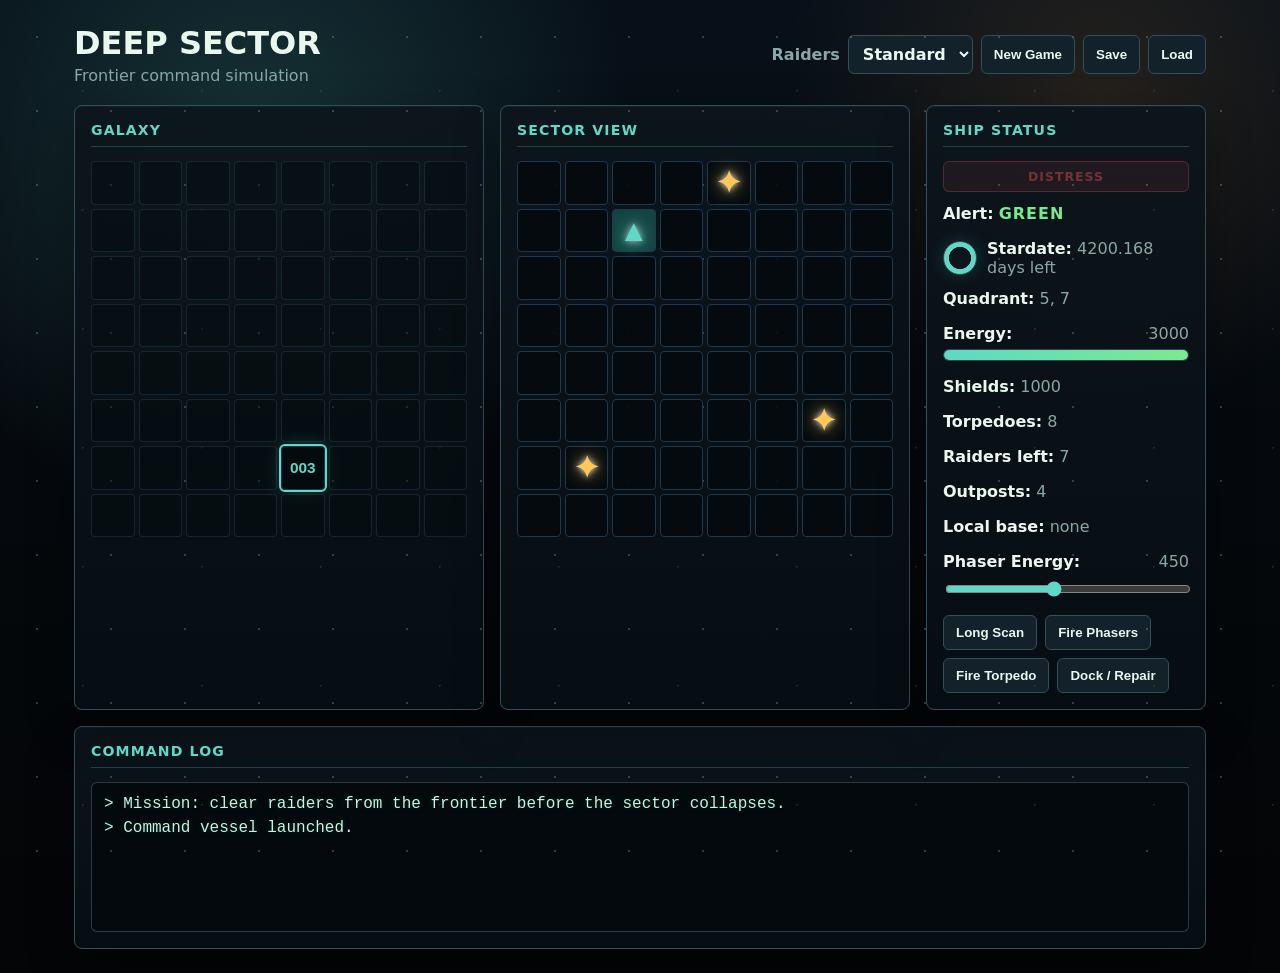
==== deep-sector/index.html @ 1c284f66 "Update index.html" ====
<!doctype html>
<html lang="en">
<head>
  <meta charset="utf-8" />
  <meta name="viewport" content="width=device-width, initial-scale=1" />
  <title>Deep Sector</title>
  <link rel="stylesheet" href="styles.css?v=7" />
</head>
<body>
  <main id="game">
    <header class="topbar">
      <div>
        <h1>Deep Sector</h1>
        <p class="subtitle">Frontier command simulation</p>
      </div>

      <div class="buttons">
        <label class="topControl" for="difficultySelect">
          <span>Raiders</span>
          <select id="difficultySelect">
            <option value="light">Light</option>
            <option value="standard" selected>Standard</option>
            <option value="heavy">Heavy</option>
          </select>
        </label>
        <button id="newGameBtn">New Game</button>
        <button id="saveBtn">Save</button>
        <button id="loadBtn">Load</button>
      </div>
    </header>

    <section class="layout">
      <section class="panel">
        <h2>Galaxy</h2>
        <div id="galaxyMap" class="grid galaxy"></div>
      </section>

      <section class="panel">
        <h2>Sector View</h2>
        <div id="sectorMap" class="grid sector"></div>
      </section>

      <section class="panel status">
        <h2>Ship Status</h2>
        <div id="distressBeacon" class="distressBeacon">DISTRESS</div>
        <p><strong>Alert:</strong> <span id="alertReadout"></span></p>
        <div class="timeRow">
          <div id="timePie" class="timePie"></div>
          <p><strong>Stardate:</strong> <span id="stardateReadout"></span></p>
        </div>
        <p><strong>Quadrant:</strong> <span id="quadrantReadout"></span></p>
        <div class="meterRow">
          <div class="meterLabel">
            <strong>Energy:</strong>
            <span id="energyReadout"></span>
          </div>
          <div class="meter">
            <div id="energyMeter" class="meterFill energyFill"></div>
          </div>
        </div>
        <p><strong>Shields:</strong> <span id="shieldReadout"></span></p>
        <p><strong>Torpedoes:</strong> <span id="torpedoReadout"></span></p>
        <p><strong>Raiders left:</strong> <span id="enemyReadout"></span></p>
        <p><strong>Outposts:</strong> <span id="baseReadout"></span></p>
        <p><strong>Local base:</strong> <span id="baseHealthReadout"></span></p>

        <label class="controlGroup" for="phaserEnergyInput">
          <span class="controlLabel">
            <strong>Phaser Energy:</strong>
            <span id="phaserEnergyReadout"></span>
          </span>
          <input id="phaserEnergyInput" type="range" min="100" max="900" step="25" value="450" />
        </label>

        <div class="actions">
          <button id="scanBtn">Long Scan</button>
          <button id="phaserBtn">Fire Phasers</button>
          <button id="torpedoBtn">Fire Torpedo</button>
          <button id="dockBtn">Dock / Repair</button>
        </div>
      </section>
    </section>

    <section class="panel logPanel">
      <h2>Command Log</h2>
      <div id="log"></div>
    </section>
  </main>

  <script src="main.js?v=7"></script>
</body>
</html>
---- deep-sector/styles.css ----
:root {
  --bg: #05080c;
  --panel: #0c151c;
  --panel-2: #12212a;
  --line: #31505a;
  --text: #eaf7ef;
  --muted: #8aa7a8;
  --accent: #5fd8c6;
  --danger: #ff5d5d;
  --good: #7bea8f;
  --warning: #ffc857;
  --amber: #ff9f43;
}

* {
  box-sizing: border-box;
}

body {
  margin: 0;
  min-height: 100vh;
  background:
    radial-gradient(circle at 20% 15%, rgba(95, 216, 198, 0.18), transparent 24rem),
    radial-gradient(circle at 86% 10%, rgba(255, 159, 67, 0.12), transparent 20rem),
    linear-gradient(180deg, #071019 0%, var(--bg) 52%, #030506 100%);
  color: var(--text);
  font-family: system-ui, -apple-system, BlinkMacSystemFont, "Segoe UI", sans-serif;
}

body::before {
  content: "";
  position: fixed;
  inset: 0;
  pointer-events: none;
  background-image:
    radial-gradient(circle, rgba(234, 247, 239, 0.75) 0 1px, transparent 1px),
    radial-gradient(circle, rgba(255, 200, 87, 0.5) 0 1px, transparent 1px);
  background-position: 0 0, 23px 31px;
  background-size: 74px 74px, 119px 119px;
  opacity: 0.28;
}

#game {
  max-width: 1180px;
  margin: 0 auto;
  padding: 24px;
}

.topbar {
  display: flex;
  justify-content: space-between;
  gap: 16px;
  align-items: center;
  margin-bottom: 20px;
}

h1, h2, p {
  margin-top: 0;
}

h1 {
  margin-bottom: 4px;
  letter-spacing: 0;
  text-transform: uppercase;
}

.subtitle {
  color: var(--muted);
  margin-bottom: 0;
}

.buttons,
.actions {
  display: flex;
  flex-wrap: wrap;
  gap: 8px;
}

.topControl {
  align-items: center;
  color: var(--muted);
  display: flex;
  gap: 8px;
  font-weight: 700;
}

select {
  background: var(--panel-2);
  border: 1px solid var(--line);
  border-radius: 6px;
  color: var(--text);
  font: inherit;
  font-weight: 700;
  padding: 8px 10px;
}

.controlGroup {
  display: grid;
  gap: 8px;
  margin: 16px 0;
}

.controlLabel {
  color: var(--muted);
  display: flex;
  justify-content: space-between;
  gap: 12px;
}

input[type="range"] {
  accent-color: var(--accent);
  cursor: pointer;
  width: 100%;
}

input[type="range"]:disabled {
  cursor: not-allowed;
  opacity: 0.55;
}

button {
  background: var(--panel-2);
  color: var(--text);
  border: 1px solid var(--line);
  padding: 9px 12px;
  border-radius: 6px;
  cursor: pointer;
  font-weight: 700;
  transition: border-color 140ms ease, color 140ms ease, transform 140ms ease;
}

button:hover {
  border-color: var(--accent);
  color: var(--accent);
  transform: translateY(-1px);
}

button:disabled {
  color: #5f7173;
  cursor: not-allowed;
  transform: none;
}

.layout {
  display: grid;
  grid-template-columns: 1fr 1fr 280px;
  gap: 16px;
}

.panel {
  background: linear-gradient(180deg, rgba(12, 21, 28, 0.94), rgba(7, 14, 19, 0.94));
  border: 1px solid var(--line);
  border-radius: 8px;
  padding: 16px;
  box-shadow: 0 18px 48px rgba(0, 0, 0, 0.32), inset 0 1px 0 rgba(255, 255, 255, 0.04);
}

.panel h2 {
  border-bottom: 1px solid rgba(49, 80, 90, 0.75);
  color: var(--accent);
  font-size: 0.88rem;
  letter-spacing: 0.08em;
  margin-bottom: 14px;
  padding-bottom: 8px;
  text-transform: uppercase;
}

.grid {
  display: grid;
  gap: 4px;
}

.galaxy {
  grid-template-columns: repeat(8, 1fr);
}

.sector {
  grid-template-columns: repeat(8, 1fr);
}

.cell {
  aspect-ratio: 1;
  border: 1px solid #20384d;
  padding: 0;
  border-radius: 4px;
  display: grid;
  place-items: center;
  background: rgba(4, 10, 13, 0.88);
  color: var(--muted);
  font-size: clamp(1rem, 2.4vw, 1.9rem);
  font-weight: 800;
  min-width: 28px;
  position: relative;
}

.galaxy .cell {
  font-size: clamp(0.75rem, 1.2vw, 1rem);
}

.galaxy .cell.unscanned {
  background: rgba(4, 10, 13, 0.42);
  border-color: rgba(49, 80, 90, 0.38);
}

.sector .cell:hover {
  border-color: var(--accent);
  transform: none;
}

.sector .cell.empty {
  cursor: crosshair;
}

.sector .cell.empty:hover {
  background: rgba(20, 71, 68, 0.48);
}

.cell.current {
  outline: 2px solid var(--accent);
  color: var(--accent);
  box-shadow: 0 0 18px rgba(95, 216, 198, 0.25);
}

.cell.player {
  background: rgba(20, 71, 68, 0.95);
  color: var(--accent);
  text-shadow: 0 0 7px rgba(255, 255, 255, 0.65), 0 0 18px rgba(95, 216, 198, 0.9);
}

.cell.enemy {
  background: rgba(69, 22, 28, 0.95);
  color: var(--danger);
  text-shadow: 0 0 7px rgba(255, 255, 255, 0.45), 0 0 18px rgba(255, 93, 93, 0.85);
}

.cell.base {
  background: rgba(26, 62, 39, 0.95);
  color: var(--good);
  text-shadow: 0 0 7px rgba(255, 255, 255, 0.45), 0 0 16px rgba(123, 234, 143, 0.8);
}

.cell.star {
  color: var(--warning);
  text-shadow: 0 0 6px rgba(255, 255, 255, 0.9), 0 0 18px rgba(255, 200, 87, 0.95);
}

.cell.targetable {
  border-color: rgba(255, 200, 87, 0.72);
}

.cell.targetable:hover {
  background: rgba(255, 200, 87, 0.18);
  color: var(--warning);
}

.cell.phaser-target {
  border-color: rgba(95, 216, 198, 0.9);
  box-shadow: inset 0 0 14px rgba(95, 216, 198, 0.22);
}

.cell.phaser-target:hover {
  background: rgba(95, 216, 198, 0.2);
  color: var(--accent);
}

.cell.phaser-beam {
  animation: phaser-flash 550ms ease-out both;
}

.cell.phaser-beam::before {
  content: "";
  position: absolute;
  inset: 42% 8%;
  border-radius: 999px;
  background: rgba(191, 247, 223, 0.95);
  box-shadow: 0 0 18px rgba(95, 216, 198, 0.95);
  transform: rotate(0deg);
}

.cell.phaser-beam.beam-vertical::before {
  transform: rotate(90deg);
}

.cell.phaser-beam.beam-diag-down::before {
  inset: 44% -6%;
  transform: rotate(45deg);
}

.cell.phaser-beam.beam-diag-up::before {
  inset: 44% -6%;
  transform: rotate(-45deg);
}

.cell.phaser-beam.beam-1::before {
  opacity: 0.82;
}

.cell.phaser-beam.beam-2::before {
  opacity: 0.62;
}

.cell.phaser-beam.beam-3::before {
  opacity: 0.44;
}

.cell.phaser-beam.beam-4::before {
  opacity: 0.28;
}

@keyframes phaser-flash {
  0% {
    border-color: #bff7df;
  }

  100% {
    border-color: #20384d;
  }
}

.cell.torpedo-track::after {
  content: "";
  position: absolute;
  inset: 34%;
  border-radius: 999px;
  background: var(--warning);
  box-shadow: 0 0 14px rgba(255, 200, 87, 0.9);
}

.cell.explosion {
  animation: impact-flash 950ms ease-out both;
  color: #ffffff;
}

.cell.explosion::before {
  content: "";
  position: absolute;
  inset: 12%;
  border-radius: 999px;
  background: radial-gradient(circle, #fff 0 12%, var(--warning) 28%, var(--danger) 58%, transparent 72%);
  box-shadow: 0 0 26px rgba(255, 93, 93, 0.85);
  animation: blast-ring 950ms ease-out both;
}

@keyframes impact-flash {
  0% {
    border-color: #ffffff;
  }

  100% {
    border-color: #20384d;
  }
}

@keyframes blast-ring {
  0% {
    opacity: 1;
    transform: scale(0.35);
  }

  35% {
    opacity: 1;
    transform: scale(1.15);
  }

  100% {
    opacity: 0;
    transform: scale(1.85);
  }
}

button.armed {
  border-color: var(--warning);
  color: var(--warning);
  box-shadow: 0 0 18px rgba(255, 200, 87, 0.18);
}

.status p {
  color: var(--muted);
}

.status strong {
  color: var(--text);
}

.distressBeacon {
  background: rgba(255, 93, 93, 0.08);
  border: 1px solid rgba(255, 93, 93, 0.24);
  border-radius: 6px;
  color: rgba(255, 93, 93, 0.38);
  font-size: 0.78rem;
  font-weight: 900;
  letter-spacing: 0.08em;
  margin-bottom: 12px;
  padding: 7px 8px;
  text-align: center;
}

.distressBeacon.active {
  animation: distress-pulse 400ms steps(2, end) infinite;
  background: rgba(255, 93, 93, 0.3);
  border-color: var(--danger);
  color: #ffffff;
  box-shadow: 0 0 22px rgba(255, 93, 93, 0.55);
}

@keyframes distress-pulse {
  0% {
    opacity: 1;
  }

  100% {
    opacity: 0.28;
  }
}

.timeRow {
  align-items: center;
  display: flex;
  gap: 10px;
  margin-bottom: 12px;
}

.timeRow p {
  margin-bottom: 0;
}

.timePie {
  --time-left: 100%;
  aspect-ratio: 1;
  background:
    radial-gradient(circle, var(--panel) 0 48%, transparent 50%),
    conic-gradient(var(--accent) 0 var(--time-left), rgba(49, 80, 90, 0.55) var(--time-left) 100%);
  border: 1px solid var(--line);
  border-radius: 999px;
  box-shadow: 0 0 16px rgba(95, 216, 198, 0.18);
  flex: 0 0 34px;
}

.timePie.low {
  background:
    radial-gradient(circle, var(--panel) 0 48%, transparent 50%),
    conic-gradient(var(--warning) 0 var(--time-left), rgba(49, 80, 90, 0.55) var(--time-left) 100%);
  box-shadow: 0 0 16px rgba(255, 200, 87, 0.24);
}

.meterRow {
  margin-bottom: 16px;
}

.meterLabel {
  color: var(--muted);
  display: flex;
  justify-content: space-between;
  gap: 12px;
  margin-bottom: 6px;
}

.meter {
  background: #040a0e;
  border: 1px solid rgba(49, 80, 90, 0.85);
  border-radius: 999px;
  height: 12px;
  overflow: hidden;
}

.meterFill {
  height: 100%;
  min-width: 2px;
  transition: width 220ms ease, background 220ms ease;
}

.energyFill {
  background: linear-gradient(90deg, var(--accent), var(--good));
  box-shadow: 0 0 14px rgba(95, 216, 198, 0.45);
}

.energyFill.mid {
  background: linear-gradient(90deg, var(--warning), var(--amber));
  box-shadow: 0 0 14px rgba(255, 200, 87, 0.45);
}

.energyFill.low {
  background: linear-gradient(90deg, var(--danger), var(--warning));
  box-shadow: 0 0 14px rgba(255, 93, 93, 0.5);
}

.alert {
  font-weight: 800;
  letter-spacing: 0.06em;
}

.alert.good {
  color: var(--good);
}

.alert.warning {
  color: var(--warning);
}

.alert.danger {
  color: var(--danger);
}

.logPanel {
  margin-top: 16px;
}

#log {
  min-height: 150px;
  max-height: 240px;
  overflow: auto;
  background: #03090d;
  border: 1px solid rgba(49, 80, 90, 0.75);
  border-radius: 6px;
  padding: 12px;
  font-family: ui-monospace, SFMono-Regular, Menlo, Monaco, Consolas, monospace;
  color: #bff7df;
  text-shadow: 0 0 8px rgba(95, 216, 198, 0.18);
}

.logLine {
  margin-bottom: 6px;
}

@media (max-width: 900px) {
  .layout {
    grid-template-columns: 1fr;
  }

  .topbar {
    align-items: flex-start;
    flex-direction: column;
  }
}
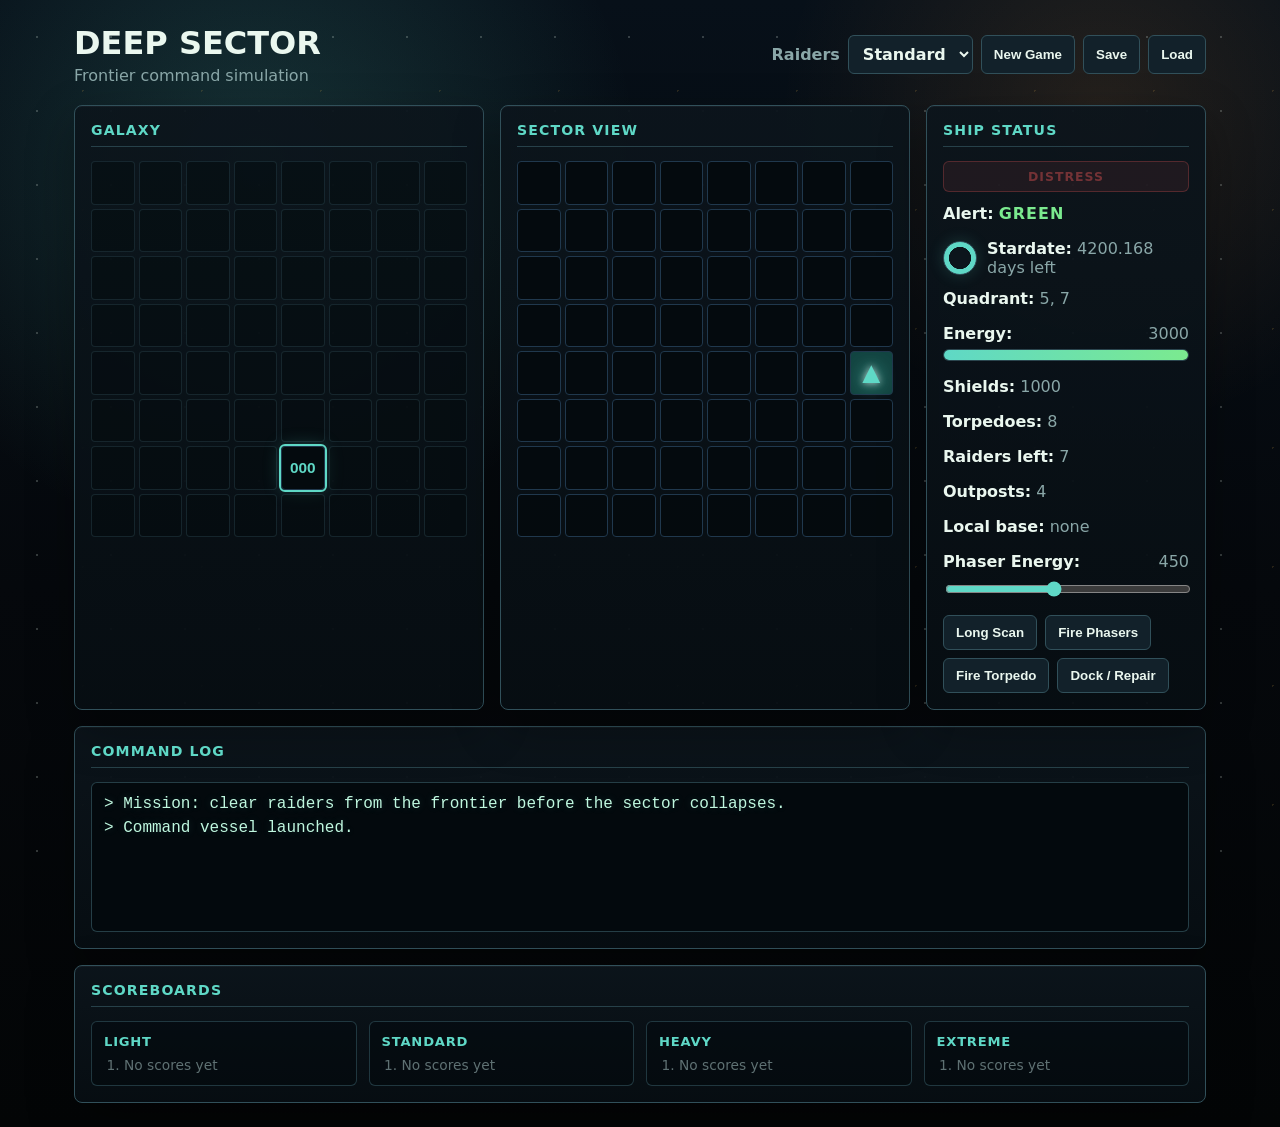
==== commit 9f0075e0: "Update index.html" ====
--- a/deep-sector/index.html
+++ b/deep-sector/index.html
@@ -4,10 +4,19 @@
   <meta charset="utf-8" />
   <meta name="viewport" content="width=device-width, initial-scale=1" />
   <title>Deep Sector</title>
-  <link rel="stylesheet" href="styles.css?v=7" />
+  <link rel="stylesheet" href="styles.css?v=13" />
 </head>
 <body>
   <main id="game">
+    <div id="victoryCelebration" class="victoryCelebration" aria-hidden="true"></div>
+    <dialog id="scoreDialog" class="scoreDialog">
+      <h2>Mission Report</h2>
+      <p id="scoreSummary" class="scoreSummary"></p>
+      <ol id="scoreList" class="scoreList"></ol>
+      <form method="dialog">
+        <button id="scoreCloseBtn">Close</button>
+      </form>
+    </dialog>
     <header class="topbar">
       <div>
         <h1>Deep Sector</h1>
@@ -21,6 +30,7 @@
             <option value="light">Light</option>
             <option value="standard" selected>Standard</option>
             <option value="heavy">Heavy</option>
+            <option value="extreme">Extreme</option>
           </select>
         </label>
         <button id="newGameBtn">New Game</button>
@@ -85,8 +95,13 @@
       <h2>Command Log</h2>
       <div id="log"></div>
     </section>
+
+    <section class="panel scoreboardPanel">
+      <h2>Scoreboards</h2>
+      <div id="scoreboardGrid" class="scoreboardGrid"></div>
+    </section>
   </main>
 
-  <script src="main.js?v=7"></script>
+  <script src="main.js?v=13"></script>
 </body>
 </html>
--- a/deep-sector/styles.css
+++ b/deep-sector/styles.css
@@ -44,6 +44,144 @@
   max-width: 1180px;
   margin: 0 auto;
   padding: 24px;
+  position: relative;
+}
+
+.victoryCelebration {
+  inset: 0;
+  overflow: hidden;
+  pointer-events: none;
+  position: fixed;
+  z-index: 20;
+}
+
+.victoryCelebration:not(.active) {
+  display: none;
+}
+
+.firework {
+  --spark-color: var(--accent);
+  height: 10px;
+  left: 50%;
+  position: absolute;
+  top: 35%;
+  width: 10px;
+}
+
+.firework::before,
+.firework::after {
+  content: "";
+  position: absolute;
+  inset: 0;
+  border-radius: 999px;
+  background:
+    radial-gradient(circle, var(--spark-color) 0 16%, transparent 18%),
+    radial-gradient(circle, var(--spark-color) 0 16%, transparent 18%),
+    radial-gradient(circle, var(--spark-color) 0 16%, transparent 18%),
+    radial-gradient(circle, var(--spark-color) 0 16%, transparent 18%);
+  background-position: 0 -28px, 28px 0, 0 28px, -28px 0;
+  background-repeat: no-repeat;
+  background-size: 10px 10px;
+  filter: drop-shadow(0 0 8px var(--spark-color));
+  opacity: 0;
+  transform: scale(0.2);
+  animation: firework-pop 1100ms ease-out both;
+}
+
+.firework::after {
+  transform: rotate(45deg) scale(0.2);
+}
+
+@keyframes firework-pop {
+  0% {
+    opacity: 0;
+    transform: scale(0.1);
+  }
+
+  18% {
+    opacity: 1;
+  }
+
+  100% {
+    opacity: 0;
+    transform: scale(2.4);
+  }
+}
+
+.scoreDialog {
+  background: linear-gradient(180deg, rgba(12, 21, 28, 0.98), rgba(7, 14, 19, 0.98));
+  border: 1px solid var(--accent);
+  border-radius: 8px;
+  box-shadow: 0 24px 80px rgba(0, 0, 0, 0.58), 0 0 28px rgba(95, 216, 198, 0.2);
+  color: var(--text);
+  max-width: 420px;
+  width: min(92vw, 420px);
+}
+
+.scoreDialog::backdrop {
+  background: rgba(0, 0, 0, 0.65);
+}
+
+.scoreDialog h2 {
+  color: var(--accent);
+  letter-spacing: 0.08em;
+  text-transform: uppercase;
+}
+
+.scoreSummary {
+  color: var(--text);
+  font-weight: 800;
+}
+
+.scoreList {
+  color: var(--muted);
+  display: grid;
+  gap: 8px;
+  margin: 16px 0;
+  padding-left: 24px;
+}
+
+.scoreDialog form {
+  display: flex;
+  justify-content: flex-end;
+}
+
+.scoreboardPanel {
+  margin-top: 16px;
+}
+
+.scoreboardGrid {
+  display: grid;
+  gap: 12px;
+  grid-template-columns: repeat(4, minmax(0, 1fr));
+}
+
+.scoreboard {
+  background: rgba(4, 10, 13, 0.48);
+  border: 1px solid rgba(49, 80, 90, 0.65);
+  border-radius: 6px;
+  padding: 12px;
+}
+
+.scoreboard h3 {
+  color: var(--accent);
+  font-size: 0.82rem;
+  letter-spacing: 0.06em;
+  margin: 0 0 8px;
+  text-transform: uppercase;
+}
+
+.scoreboardList {
+  color: var(--muted);
+  display: grid;
+  font-size: 0.86rem;
+  gap: 6px;
+  margin: 0;
+  padding-left: 20px;
+}
+
+.emptyScore {
+  color: #5f7173;
 }
 
 .topbar {
@@ -327,7 +465,7 @@
 }
 
 .cell.explosion {
-  animation: impact-flash 950ms ease-out both;
+  animation: impact-flash var(--explosion-duration, 950ms) ease-out both;
   color: #ffffff;
 }
 
@@ -338,7 +476,7 @@
   border-radius: 999px;
   background: radial-gradient(circle, #fff 0 12%, var(--warning) 28%, var(--danger) 58%, transparent 72%);
   box-shadow: 0 0 26px rgba(255, 93, 93, 0.85);
-  animation: blast-ring 950ms ease-out both;
+  animation: blast-ring var(--explosion-duration, 950ms) ease-out both;
 }
 
 @keyframes impact-flash {
@@ -527,8 +665,18 @@
     grid-template-columns: 1fr;
   }
 
+  .scoreboardGrid {
+    grid-template-columns: 1fr 1fr;
+  }
+
   .topbar {
     align-items: flex-start;
     flex-direction: column;
   }
 }
+
+@media (max-width: 560px) {
+  .scoreboardGrid {
+    grid-template-columns: 1fr;
+  }
+}
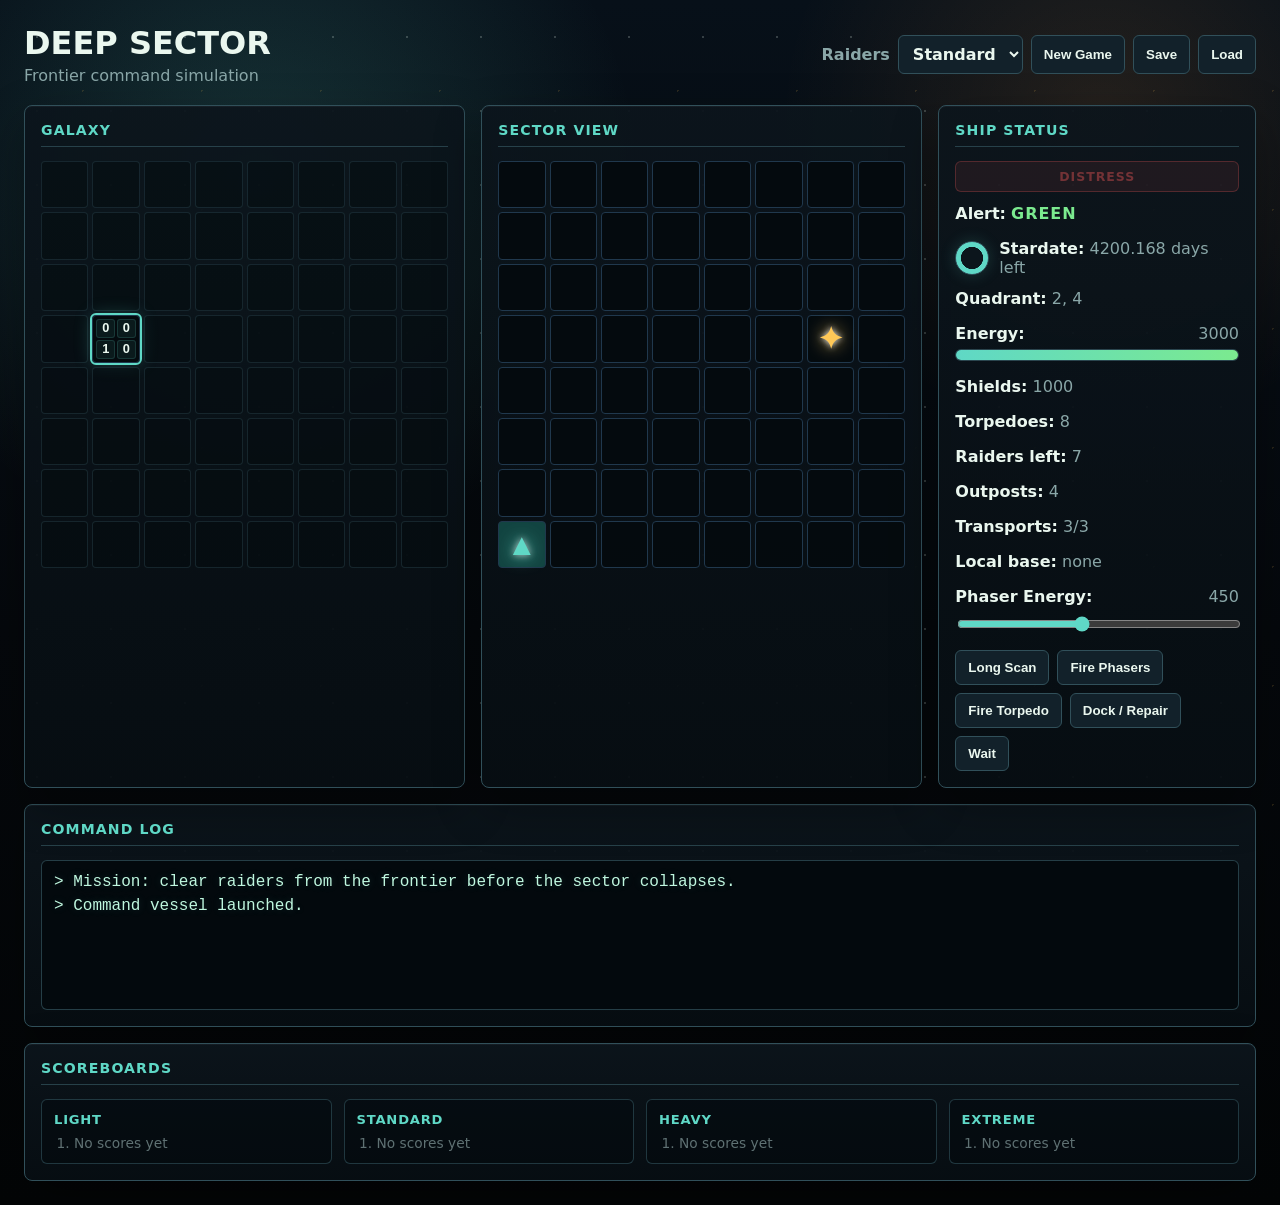
==== commit d10bf666: "Update index.html" ====
--- a/deep-sector/index.html
+++ b/deep-sector/index.html
@@ -4,7 +4,7 @@
   <meta charset="utf-8" />
   <meta name="viewport" content="width=device-width, initial-scale=1" />
   <title>Deep Sector</title>
-  <link rel="stylesheet" href="styles.css?v=13" />
+  <link rel="stylesheet" href="styles.css?v=24" />
 </head>
 <body>
   <main id="game">
@@ -72,6 +72,7 @@
         <p><strong>Torpedoes:</strong> <span id="torpedoReadout"></span></p>
         <p><strong>Raiders left:</strong> <span id="enemyReadout"></span></p>
         <p><strong>Outposts:</strong> <span id="baseReadout"></span></p>
+        <p><strong>Transports:</strong> <span id="transportReadout"></span></p>
         <p><strong>Local base:</strong> <span id="baseHealthReadout"></span></p>
 
         <label class="controlGroup" for="phaserEnergyInput">
@@ -87,6 +88,7 @@
           <button id="phaserBtn">Fire Phasers</button>
           <button id="torpedoBtn">Fire Torpedo</button>
           <button id="dockBtn">Dock / Repair</button>
+          <button id="waitBtn">Wait</button>
         </div>
       </section>
     </section>
@@ -102,6 +104,6 @@
     </section>
   </main>
 
-  <script src="main.js?v=13"></script>
+  <script src="main.js?v=24"></script>
 </body>
 </html>
--- a/deep-sector/styles.css
+++ b/deep-sector/styles.css
@@ -41,10 +41,11 @@
 }
 
 #game {
-  max-width: 1180px;
+  max-width: 1440px;
   margin: 0 auto;
-  padding: 24px;
+  padding: clamp(12px, 2vw, 24px);
   position: relative;
+  width: min(100vw, 1440px);
 }
 
 .victoryCelebration {
@@ -281,7 +282,7 @@
 
 .layout {
   display: grid;
-  grid-template-columns: 1fr 1fr 280px;
+  grid-template-columns: minmax(0, 1fr) minmax(0, 1fr) minmax(260px, 0.72fr);
   gap: 16px;
 }
 
@@ -306,6 +307,7 @@
 .grid {
   display: grid;
   gap: 4px;
+  width: 100%;
 }
 
 .galaxy {
@@ -335,6 +337,29 @@
   font-size: clamp(0.75rem, 1.2vw, 1rem);
 }
 
+.galaxy .cell.quadrant-score {
+  align-items: stretch;
+  color: var(--text);
+  display: grid;
+  font-size: clamp(0.68rem, 1vw, 0.88rem);
+  gap: 2px;
+  grid-template-columns: repeat(2, 1fr);
+  grid-template-rows: repeat(2, 1fr);
+  justify-items: stretch;
+  line-height: 1;
+  padding: 3px;
+}
+
+.quadrant-score span {
+  align-items: center;
+  background: rgba(95, 216, 198, 0.08);
+  border: 1px solid rgba(95, 216, 198, 0.16);
+  border-radius: 3px;
+  display: flex;
+  justify-content: center;
+  min-width: 0;
+}
+
 .galaxy .cell.unscanned {
   background: rgba(4, 10, 13, 0.42);
   border-color: rgba(49, 80, 90, 0.38);
@@ -371,15 +396,96 @@
   text-shadow: 0 0 7px rgba(255, 255, 255, 0.45), 0 0 18px rgba(255, 93, 93, 0.85);
 }
 
+.raiderIcon {
+  background: linear-gradient(180deg, #ffd2d2, #ff5d5d 52%, #8f1f2a);
+  border: 1px solid rgba(255, 210, 210, 0.82);
+  box-shadow: 0 0 10px rgba(255, 93, 93, 0.9), inset 0 -3px 5px rgba(4, 10, 13, 0.42);
+  clip-path: polygon(50% 2%, 64% 34%, 96% 48%, 72% 70%, 58% 58%, 50% 92%, 42% 58%, 28% 70%, 4% 48%, 36% 34%);
+  display: block;
+  height: 70%;
+  position: relative;
+  width: 78%;
+}
+
+.raiderIcon::before {
+  background: linear-gradient(180deg, rgba(255, 245, 245, 0.95), rgba(255, 93, 93, 0.45));
+  border-radius: 999px;
+  content: "";
+  height: 42%;
+  left: 43%;
+  position: absolute;
+  top: 14%;
+  width: 14%;
+}
+
+.raiderIcon::after {
+  background: rgba(255, 222, 222, 0.85);
+  border-radius: 999px;
+  box-shadow: -16px 13px 0 -3px rgba(255, 222, 222, 0.72), 16px 13px 0 -3px rgba(255, 222, 222, 0.72);
+  content: "";
+  height: 6px;
+  left: calc(50% - 3px);
+  position: absolute;
+  top: 40%;
+  width: 6px;
+}
+
 .cell.base {
   background: rgba(26, 62, 39, 0.95);
   color: var(--good);
   text-shadow: 0 0 7px rgba(255, 255, 255, 0.45), 0 0 16px rgba(123, 234, 143, 0.8);
 }
 
+.cell.transport {
+  background: rgba(8, 84, 90, 0.98);
+  border-color: #bff7df;
+  box-shadow: inset 0 0 14px rgba(191, 247, 223, 0.28), 0 0 18px rgba(95, 216, 198, 0.5);
+  color: #ffffff;
+  outline: 2px solid rgba(191, 247, 223, 0.7);
+  text-shadow: 0 0 8px rgba(255, 255, 255, 0.95), 0 0 20px rgba(95, 216, 198, 0.95);
+}
+
+.transportIcon {
+  background: linear-gradient(90deg, #dffff8 0 18%, #73e7d6 24% 68%, #ffffff 76% 100%);
+  border: 1px solid rgba(255, 255, 255, 0.92);
+  border-radius: 999px 55% 55% 999px;
+  box-shadow: 0 0 10px rgba(191, 247, 223, 0.92), inset 0 0 5px rgba(4, 10, 13, 0.35);
+  display: block;
+  height: 28%;
+  position: relative;
+  width: 64%;
+}
+
+.transportIcon::before,
+.transportIcon::after {
+  background: linear-gradient(90deg, #ffffff, #5fd8c6);
+  border-radius: 999px;
+  box-shadow: 0 0 7px rgba(191, 247, 223, 0.78);
+  content: "";
+  height: 42%;
+  left: -12%;
+  position: absolute;
+  width: 34%;
+}
+
+.transportIcon::before {
+  top: -72%;
+}
+
+.transportIcon::after {
+  bottom: -72%;
+}
+
 .cell.star {
   color: var(--warning);
   text-shadow: 0 0 6px rgba(255, 255, 255, 0.9), 0 0 18px rgba(255, 200, 87, 0.95);
+}
+
+.cell.debris {
+  background: rgba(61, 44, 36, 0.72);
+  border-color: rgba(255, 159, 67, 0.38);
+  color: rgba(255, 200, 135, 0.9);
+  text-shadow: 0 0 8px rgba(255, 159, 67, 0.55);
 }
 
 .cell.targetable {
@@ -675,6 +781,30 @@
   }
 }
 
+@media (min-width: 901px) and (max-width: 1180px) {
+  #game {
+    padding: 12px;
+  }
+
+  .layout {
+    gap: 10px;
+    grid-template-columns: minmax(0, 1fr) minmax(0, 1fr) minmax(220px, 0.62fr);
+  }
+
+  .panel {
+    padding: 12px;
+  }
+
+  .cell {
+    min-width: 0;
+  }
+
+  .actions {
+    display: grid;
+    grid-template-columns: 1fr 1fr;
+  }
+}
+
 @media (max-width: 560px) {
   .scoreboardGrid {
     grid-template-columns: 1fr;
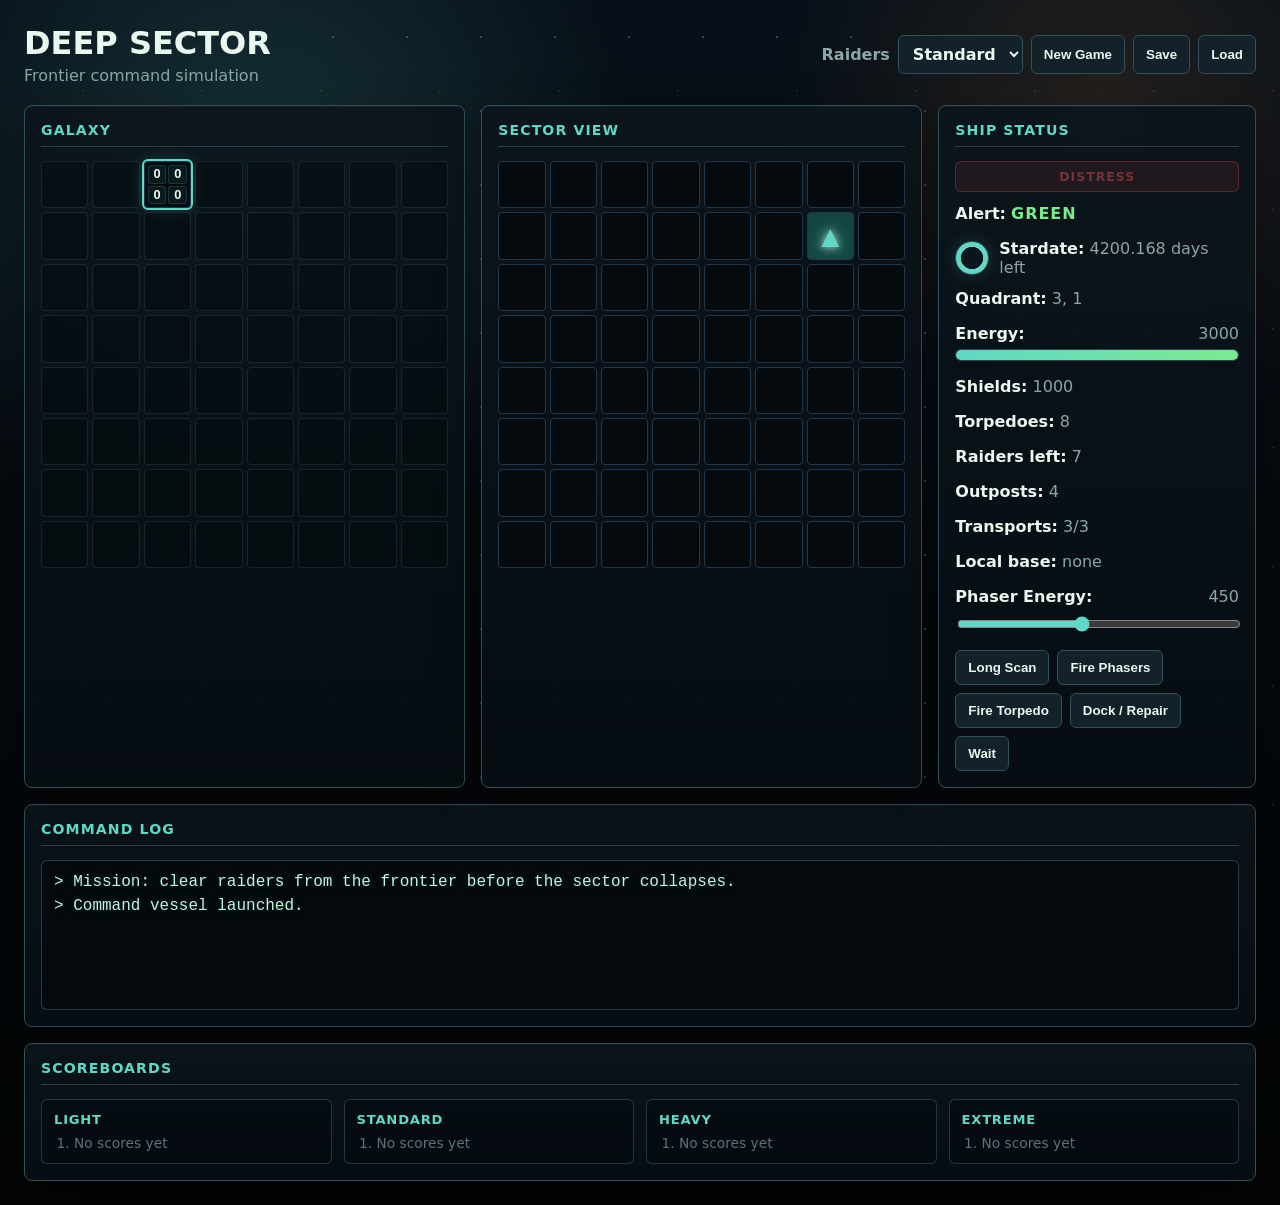
==== commit 1f328912: "Update index.html" ====
--- a/deep-sector/index.html
+++ b/deep-sector/index.html
@@ -4,7 +4,7 @@
   <meta charset="utf-8" />
   <meta name="viewport" content="width=device-width, initial-scale=1" />
   <title>Deep Sector</title>
-  <link rel="stylesheet" href="styles.css?v=24" />
+  <link rel="stylesheet" href="styles.css?v=25" />
 </head>
 <body>
   <main id="game">
@@ -104,6 +104,6 @@
     </section>
   </main>
 
-  <script src="main.js?v=24"></script>
+  <script src="main.js?v=25"></script>
 </body>
 </html>
--- a/deep-sector/styles.css
+++ b/deep-sector/styles.css
@@ -488,6 +488,28 @@
   text-shadow: 0 0 8px rgba(255, 159, 67, 0.55);
 }
 
+.cell.asteroid-storm {
+  background:
+    radial-gradient(circle at 25% 30%, rgba(255, 230, 180, 0.95) 0 8%, transparent 10%),
+    radial-gradient(circle at 62% 58%, rgba(255, 159, 67, 0.9) 0 10%, transparent 12%),
+    radial-gradient(circle at 78% 24%, rgba(202, 104, 55, 0.9) 0 7%, transparent 9%),
+    rgba(61, 44, 36, 0.82);
+  border-color: rgba(255, 200, 87, 0.9);
+  box-shadow: inset 0 0 14px rgba(255, 159, 67, 0.35), 0 0 18px rgba(255, 159, 67, 0.45);
+  color: #ffe6b4;
+  animation: asteroid-flicker 650ms ease-in-out infinite alternate;
+}
+
+@keyframes asteroid-flicker {
+  from {
+    filter: brightness(0.9);
+  }
+
+  to {
+    filter: brightness(1.3);
+  }
+}
+
 .cell.targetable {
   border-color: rgba(255, 200, 87, 0.72);
 }
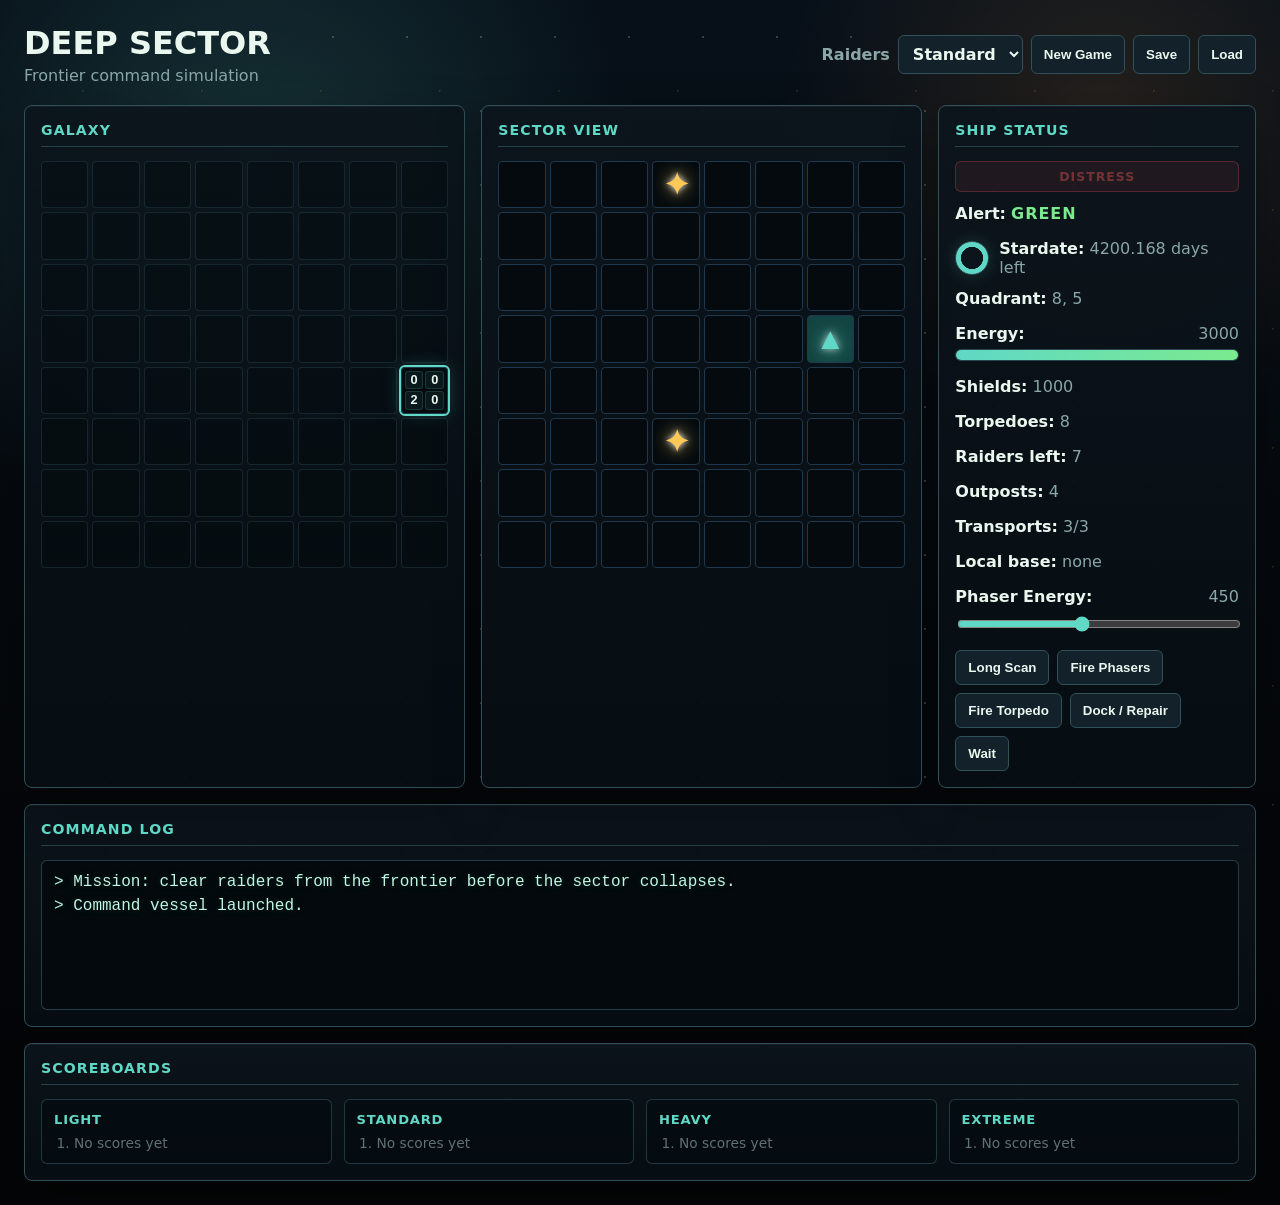
==== commit 8f86f524: "Update index.html" ====
--- a/deep-sector/index.html
+++ b/deep-sector/index.html
@@ -4,7 +4,7 @@
   <meta charset="utf-8" />
   <meta name="viewport" content="width=device-width, initial-scale=1" />
   <title>Deep Sector</title>
-  <link rel="stylesheet" href="styles.css?v=25" />
+  <link rel="stylesheet" href="styles.css?v=26" />
 </head>
 <body>
   <main id="game">
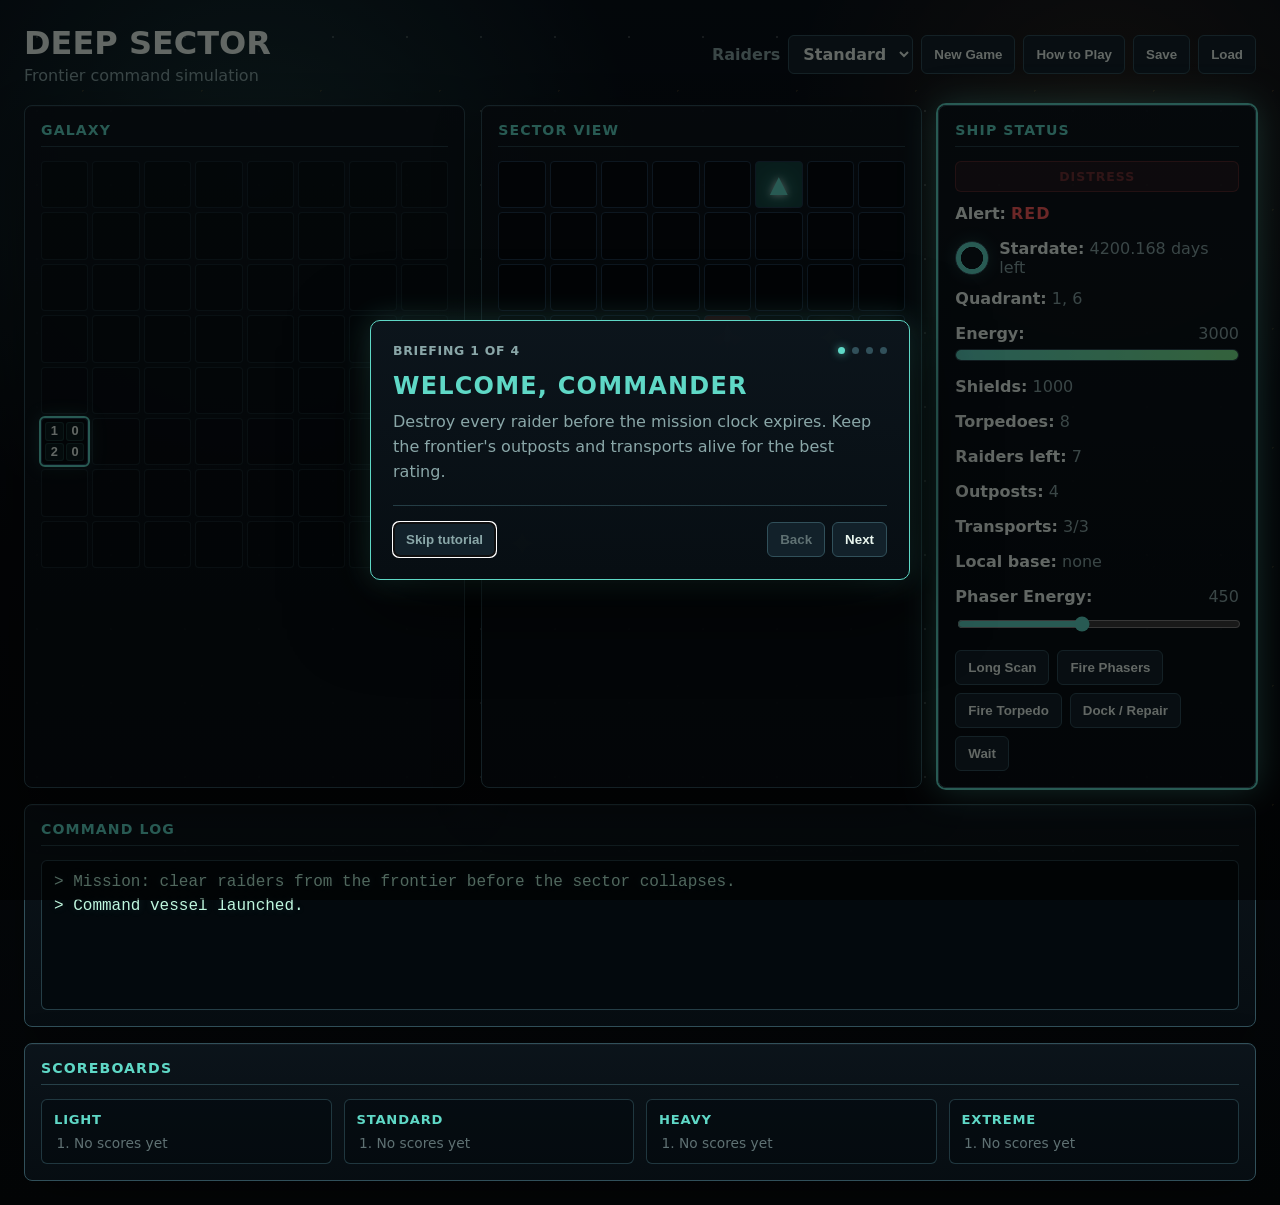
==== commit d34f1a5a: "Update index.html" ====
--- a/deep-sector/index.html
+++ b/deep-sector/index.html
@@ -17,6 +17,22 @@
         <button id="scoreCloseBtn">Close</button>
       </form>
     </dialog>
+    <dialog id="helpDialog" class="helpDialog" aria-labelledby="helpTitle">
+      <div class="tutorialProgress" aria-label="Tutorial progress">
+        <span id="tutorialStepLabel"></span>
+        <div id="tutorialDots" class="tutorialDots" aria-hidden="true"></div>
+      </div>
+      <h2 id="helpTitle"></h2>
+      <p id="helpText" class="helpText"></p>
+      <div id="helpExtra"></div>
+      <div class="tutorialActions">
+        <button id="tutorialSkipBtn" type="button" class="quietButton">Skip tutorial</button>
+        <div>
+          <button id="tutorialBackBtn" type="button">Back</button>
+          <button id="tutorialNextBtn" type="button">Next</button>
+        </div>
+      </div>
+    </dialog>
     <header class="topbar">
       <div>
         <h1>Deep Sector</h1>
@@ -34,23 +50,24 @@
           </select>
         </label>
         <button id="newGameBtn">New Game</button>
+        <button id="helpBtn">How to Play</button>
         <button id="saveBtn">Save</button>
         <button id="loadBtn">Load</button>
       </div>
     </header>
 
     <section class="layout">
-      <section class="panel">
+      <section class="panel" data-tutorial="galaxy">
         <h2>Galaxy</h2>
         <div id="galaxyMap" class="grid galaxy"></div>
       </section>
 
-      <section class="panel">
+      <section class="panel" data-tutorial="sector">
         <h2>Sector View</h2>
         <div id="sectorMap" class="grid sector"></div>
       </section>
 
-      <section class="panel status">
+      <section class="panel status" data-tutorial="status">
         <h2>Ship Status</h2>
         <div id="distressBeacon" class="distressBeacon">DISTRESS</div>
         <p><strong>Alert:</strong> <span id="alertReadout"></span></p>
--- a/deep-sector/styles.css
+++ b/deep-sector/styles.css
@@ -123,6 +123,40 @@
   background: rgba(0, 0, 0, 0.65);
 }
 
+.helpDialog {
+  background: linear-gradient(180deg, rgba(12, 21, 28, 0.99), rgba(7, 14, 19, 0.99));
+  border: 1px solid var(--accent);
+  border-radius: 10px;
+  box-shadow: 0 24px 80px rgba(0, 0, 0, 0.7), 0 0 30px rgba(95, 216, 198, 0.24);
+  color: var(--text);
+  max-width: 540px;
+  padding: 22px;
+  width: min(92vw, 540px);
+}
+
+.helpDialog::backdrop { background: rgba(0, 0, 0, 0.58); }
+.helpDialog h2 { color: var(--accent); letter-spacing: 0.05em; margin: 14px 0 10px; text-transform: uppercase; }
+.tutorialProgress, .tutorialActions, .tutorialActions > div { align-items: center; display: flex; }
+.tutorialProgress, .tutorialActions { justify-content: space-between; }
+.tutorialProgress { color: var(--muted); font-size: 0.78rem; font-weight: 800; letter-spacing: 0.06em; text-transform: uppercase; }
+.tutorialDots, .tutorialActions > div { display: flex; gap: 7px; }
+.tutorialDots span { background: var(--line); border-radius: 999px; height: 7px; width: 7px; }
+.tutorialDots span.active { background: var(--accent); box-shadow: 0 0 8px rgba(95, 216, 198, 0.8); }
+.helpText { color: var(--muted); line-height: 1.55; }
+.tutorialActions { border-top: 1px solid rgba(49, 80, 90, 0.7); gap: 12px; margin-top: 20px; padding-top: 16px; }
+.quietButton { border-color: transparent; color: var(--muted); }
+.galaxyKey, .mapLegend { display: grid; gap: 8px; grid-template-columns: repeat(2, minmax(0, 1fr)); margin-top: 16px; }
+.galaxyKey span, .mapLegend span { align-items: center; background: rgba(95, 216, 198, 0.07); border: 1px solid rgba(95, 216, 198, 0.15); border-radius: 5px; display: flex; gap: 9px; padding: 8px; }
+.galaxyKey b, .legendSymbol { align-items: center; display: inline-flex; font-style: normal; justify-content: center; min-width: 22px; }
+.legendSymbol.player { color: var(--accent); }
+.legendSymbol.enemy { color: var(--danger); }
+.legendSymbol.base { color: var(--good); }
+.legendSymbol.transport { color: #bff7df; }
+.legendSymbol.star { color: var(--warning); }
+.legendSymbol.debris { color: var(--amber); }
+.tutorialTips { color: var(--muted); display: grid; gap: 7px; line-height: 1.4; padding-left: 20px; }
+.tutorialHighlight { box-shadow: 0 0 0 2px var(--accent), 0 0 34px rgba(95, 216, 198, 0.5) !important; position: relative; z-index: 2; }
+
 .scoreDialog h2 {
   color: var(--accent);
   letter-spacing: 0.08em;
@@ -477,8 +511,37 @@
 }
 
 .cell.star {
+  animation: star-twinkle 1800ms ease-in-out infinite alternate;
   color: var(--warning);
   text-shadow: 0 0 6px rgba(255, 255, 255, 0.9), 0 0 18px rgba(255, 200, 87, 0.95);
+}
+
+.cell.star:nth-child(3n) {
+  animation-duration: 2300ms;
+}
+
+.cell.star:nth-child(4n) {
+  animation-delay: 420ms;
+}
+
+@keyframes star-twinkle {
+  0% {
+    color: rgba(255, 200, 87, 0.72);
+    text-shadow: 0 0 4px rgba(255, 255, 255, 0.55), 0 0 10px rgba(255, 200, 87, 0.5);
+    transform: scale(0.92);
+  }
+
+  55% {
+    color: #fff4bf;
+    text-shadow: 0 0 8px rgba(255, 255, 255, 1), 0 0 22px rgba(255, 200, 87, 1);
+    transform: scale(1.04);
+  }
+
+  100% {
+    color: var(--warning);
+    text-shadow: 0 0 6px rgba(255, 255, 255, 0.85), 0 0 16px rgba(255, 200, 87, 0.8);
+    transform: scale(1);
+  }
 }
 
 .cell.debris {
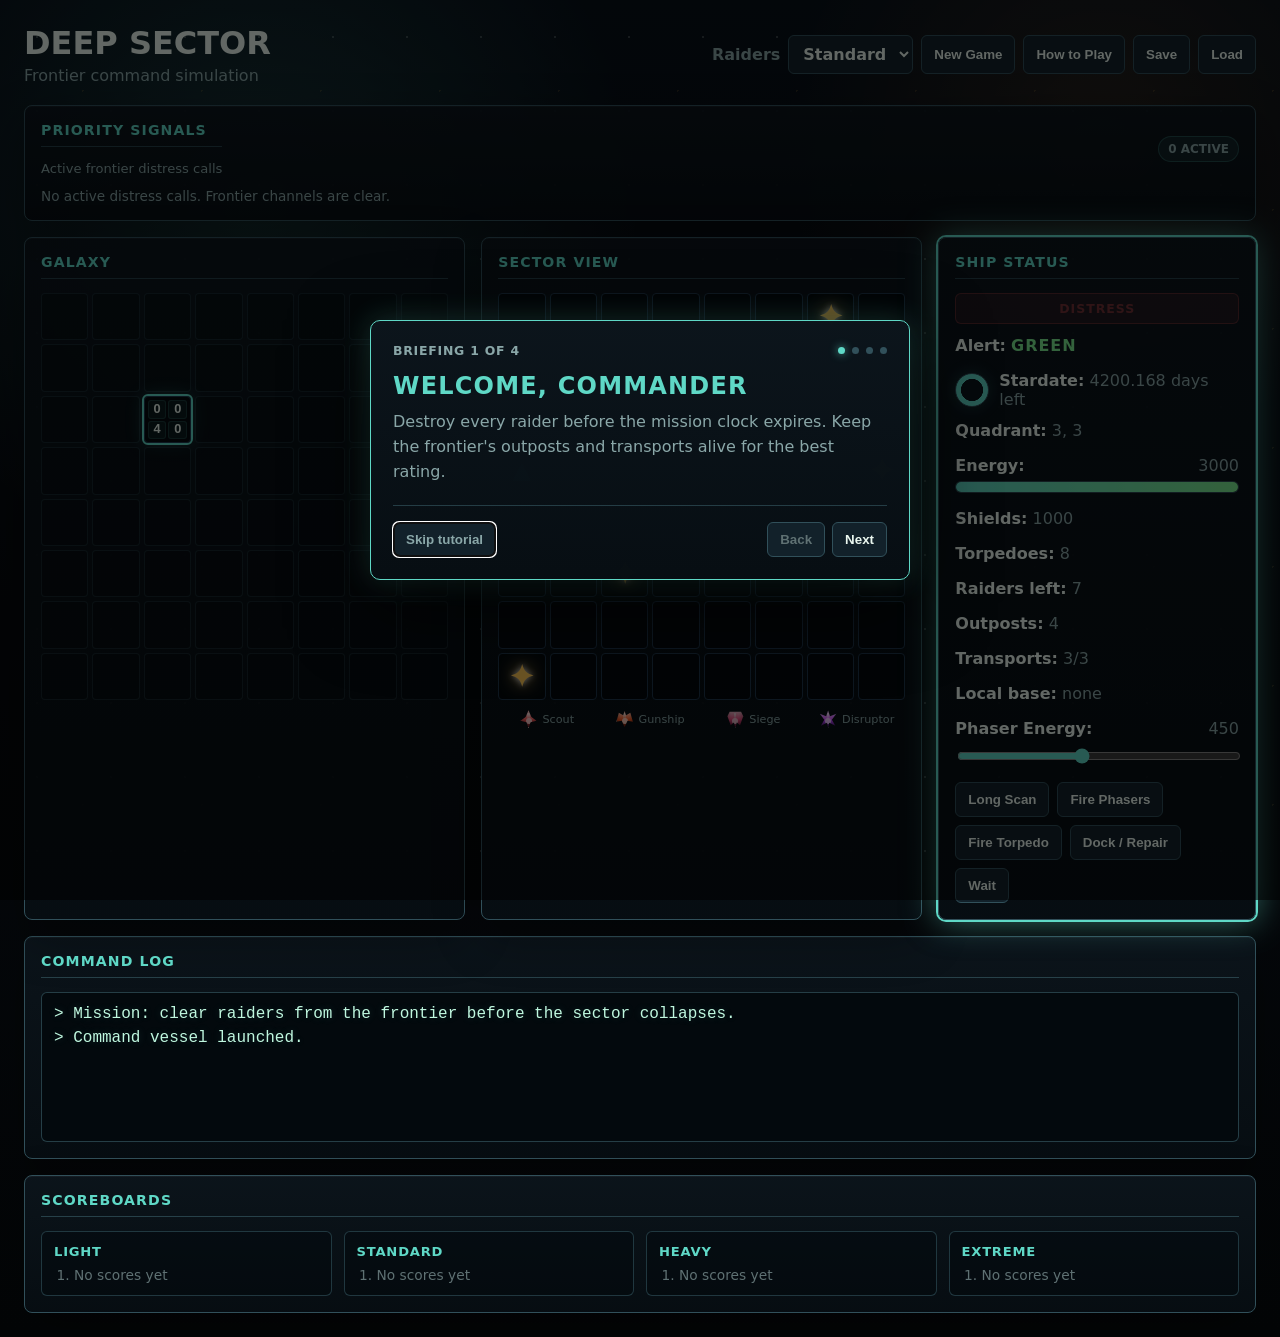
==== commit f8bfb1ac: "Add tactical previews and raider classes" ====
--- a/deep-sector/index.html
+++ b/deep-sector/index.html
@@ -56,6 +56,17 @@
       </div>
     </header>
 
+    <section class="panel objectivesPanel" aria-labelledby="objectivesTitle">
+      <div class="objectivesHeader">
+        <div>
+          <h2 id="objectivesTitle">Priority Signals</h2>
+          <p>Active frontier distress calls</p>
+        </div>
+        <span id="distressCount" class="distressCount">0 active</span>
+      </div>
+      <div id="distressList" class="distressList" aria-live="polite"></div>
+    </section>
+
     <section class="layout">
       <section class="panel" data-tutorial="galaxy">
         <h2>Galaxy</h2>
@@ -65,6 +76,12 @@
       <section class="panel" data-tutorial="sector">
         <h2>Sector View</h2>
         <div id="sectorMap" class="grid sector"></div>
+        <div class="raiderLegend" aria-label="Raider ship classes">
+          <span><i class="raiderIcon raider-scout" aria-hidden="true"></i>Scout</span>
+          <span><i class="raiderIcon raider-gunship" aria-hidden="true"></i>Gunship</span>
+          <span><i class="raiderIcon raider-siege" aria-hidden="true"></i>Siege</span>
+          <span><i class="raiderIcon raider-disruptor" aria-hidden="true"></i>Disruptor</span>
+        </div>
       </section>
 
       <section class="panel status" data-tutorial="status">
@@ -100,6 +117,8 @@
           <input id="phaserEnergyInput" type="range" min="100" max="900" step="25" value="450" />
         </label>
 
+        <div id="targetPreview" class="targetPreview" aria-live="polite"></div>
+
         <div class="actions">
           <button id="scanBtn">Long Scan</button>
           <button id="phaserBtn">Fire Phasers</button>
--- a/deep-sector/styles.css
+++ b/deep-sector/styles.css
@@ -320,6 +320,27 @@
   gap: 16px;
 }
 
+.objectivesPanel { margin-bottom: 16px; }
+.objectivesHeader { align-items: center; display: flex; justify-content: space-between; }
+.objectivesHeader h2 { border: 0; margin: 0 0 3px; padding: 0; }
+.objectivesHeader p { color: var(--muted); font-size: 0.82rem; margin: 0; }
+.distressCount { background: rgba(95, 216, 198, 0.08); border: 1px solid rgba(95, 216, 198, 0.22); border-radius: 999px; color: var(--muted); font-size: 0.75rem; font-weight: 800; padding: 5px 9px; text-transform: uppercase; }
+.distressCount.active { background: rgba(255, 93, 93, 0.14); border-color: rgba(255, 93, 93, 0.5); color: var(--danger); }
+.distressList { display: grid; gap: 8px; grid-template-columns: repeat(auto-fit, minmax(270px, 1fr)); margin-top: 12px; }
+.distressCard { align-items: center; background: rgba(4, 10, 13, 0.55); border: 1px solid var(--line); border-left: 3px solid var(--warning); border-radius: 6px; display: grid; gap: 10px; grid-template-columns: auto minmax(115px, 1fr) auto auto; padding: 9px 10px; }
+.distressCard.urgent { border-left-color: var(--amber); }
+.distressCard.critical { background: rgba(80, 18, 24, 0.24); border-left-color: var(--danger); }
+.signalPulse { background: var(--warning); border-radius: 999px; box-shadow: 0 0 10px currentColor; height: 8px; width: 8px; }
+.critical .signalPulse { animation: distress-pulse 500ms steps(2, end) infinite; background: var(--danger); }
+.distressDetails, .distressVitals { display: grid; gap: 3px; }
+.distressDetails strong { color: var(--text); }
+.distressDetails span, .distressVitals span { color: var(--muted); font-size: 0.76rem; }
+.distressVitals b { color: var(--text); }
+.distressCard button { font-size: 0.76rem; padding: 7px 9px; }
+.allClear { color: var(--muted); font-size: 0.85rem; margin: 0; }
+.galaxy .cell.threatened { animation: quadrant-distress 900ms ease-in-out infinite alternate; border-color: var(--danger); }
+@keyframes quadrant-distress { from { box-shadow: inset 0 0 0 rgba(255, 93, 93, 0); } to { box-shadow: inset 0 0 16px rgba(255, 93, 93, 0.38), 0 0 10px rgba(255, 93, 93, 0.28); } }
+
 .panel {
   background: linear-gradient(180deg, rgba(12, 21, 28, 0.94), rgba(7, 14, 19, 0.94));
   border: 1px solid var(--line);
@@ -441,6 +462,14 @@
   width: 78%;
 }
 
+.raiderIcon.raider-scout { clip-path: polygon(50% 0, 66% 38%, 94% 58%, 61% 67%, 50% 100%, 39% 67%, 6% 58%, 34% 38%); }
+.raiderIcon.raider-gunship { clip-path: polygon(18% 14%, 42% 28%, 50% 4%, 58% 28%, 82% 14%, 96% 64%, 66% 58%, 50% 94%, 34% 58%, 4% 64%); }
+.raiderIcon.raider-siege { clip-path: polygon(18% 8%, 82% 8%, 94% 34%, 76% 84%, 58% 68%, 50% 98%, 42% 68%, 24% 84%, 6% 34%); }
+.raiderIcon.raider-disruptor { clip-path: polygon(50% 2%, 61% 34%, 96% 20%, 71% 53%, 90% 86%, 56% 69%, 50% 98%, 44% 69%, 10% 86%, 29% 53%, 4% 20%, 39% 34%); }
+.raiderIcon.raider-gunship { filter: hue-rotate(18deg) saturate(1.2); }
+.raiderIcon.raider-siege { filter: hue-rotate(-22deg) brightness(0.9); }
+.raiderIcon.raider-disruptor { filter: hue-rotate(285deg) saturate(1.35); }
+
 .raiderIcon::before {
   background: linear-gradient(180deg, rgba(255, 245, 245, 0.95), rgba(255, 93, 93, 0.45));
   border-radius: 999px;
@@ -470,6 +499,10 @@
   text-shadow: 0 0 7px rgba(255, 255, 255, 0.45), 0 0 16px rgba(123, 234, 143, 0.8);
 }
 
+.raiderLegend { color: var(--muted); display: grid; font-size: 0.7rem; gap: 6px; grid-template-columns: repeat(4, minmax(0, 1fr)); margin-top: 10px; }
+.raiderLegend span { align-items: center; display: flex; gap: 5px; justify-content: center; }
+.raiderLegend .raiderIcon { flex: 0 0 18px; height: 18px; width: 18px; }
+
 .cell.transport {
   background: rgba(8, 84, 90, 0.98);
   border-color: #bff7df;
@@ -702,6 +735,16 @@
   color: var(--warning);
   box-shadow: 0 0 18px rgba(255, 200, 87, 0.18);
 }
+
+.targetPreview { background: rgba(3, 9, 13, 0.78); border: 1px solid transparent; border-radius: 6px; color: var(--muted); display: none; font-size: 0.82rem; gap: 8px; margin: 12px 0; padding: 10px; }
+.targetPreview.active { border-color: rgba(95, 216, 198, 0.38); display: grid; }
+.targetPreview > strong { color: var(--accent); letter-spacing: 0.04em; text-transform: uppercase; }
+.oddsGrid { display: grid; gap: 5px 10px; grid-template-columns: repeat(2, minmax(0, 1fr)); }
+.oddsGrid span { display: flex; gap: 8px; justify-content: space-between; }
+.oddsGrid b { color: var(--text); }
+.cell.preview-track { background: rgba(255, 200, 87, 0.16); border-color: var(--warning); box-shadow: inset 0 0 12px rgba(255, 200, 87, 0.24); }
+.cell.preview-track::after { background: rgba(255, 200, 87, 0.9); border-radius: 999px; box-shadow: 0 0 9px rgba(255, 200, 87, 0.8); content: ""; height: 5px; position: absolute; width: 5px; }
+.cell.preview-impact { border-color: var(--danger); box-shadow: inset 0 0 16px rgba(255, 93, 93, 0.35), 0 0 12px rgba(255, 93, 93, 0.28); }
 
 .status p {
   color: var(--muted);
@@ -891,6 +934,8 @@
 }
 
 @media (max-width: 560px) {
+  .distressCard { grid-template-columns: auto 1fr auto; }
+  .distressVitals { grid-column: 2 / -1; grid-row: 2; }
   .scoreboardGrid {
     grid-template-columns: 1fr;
   }
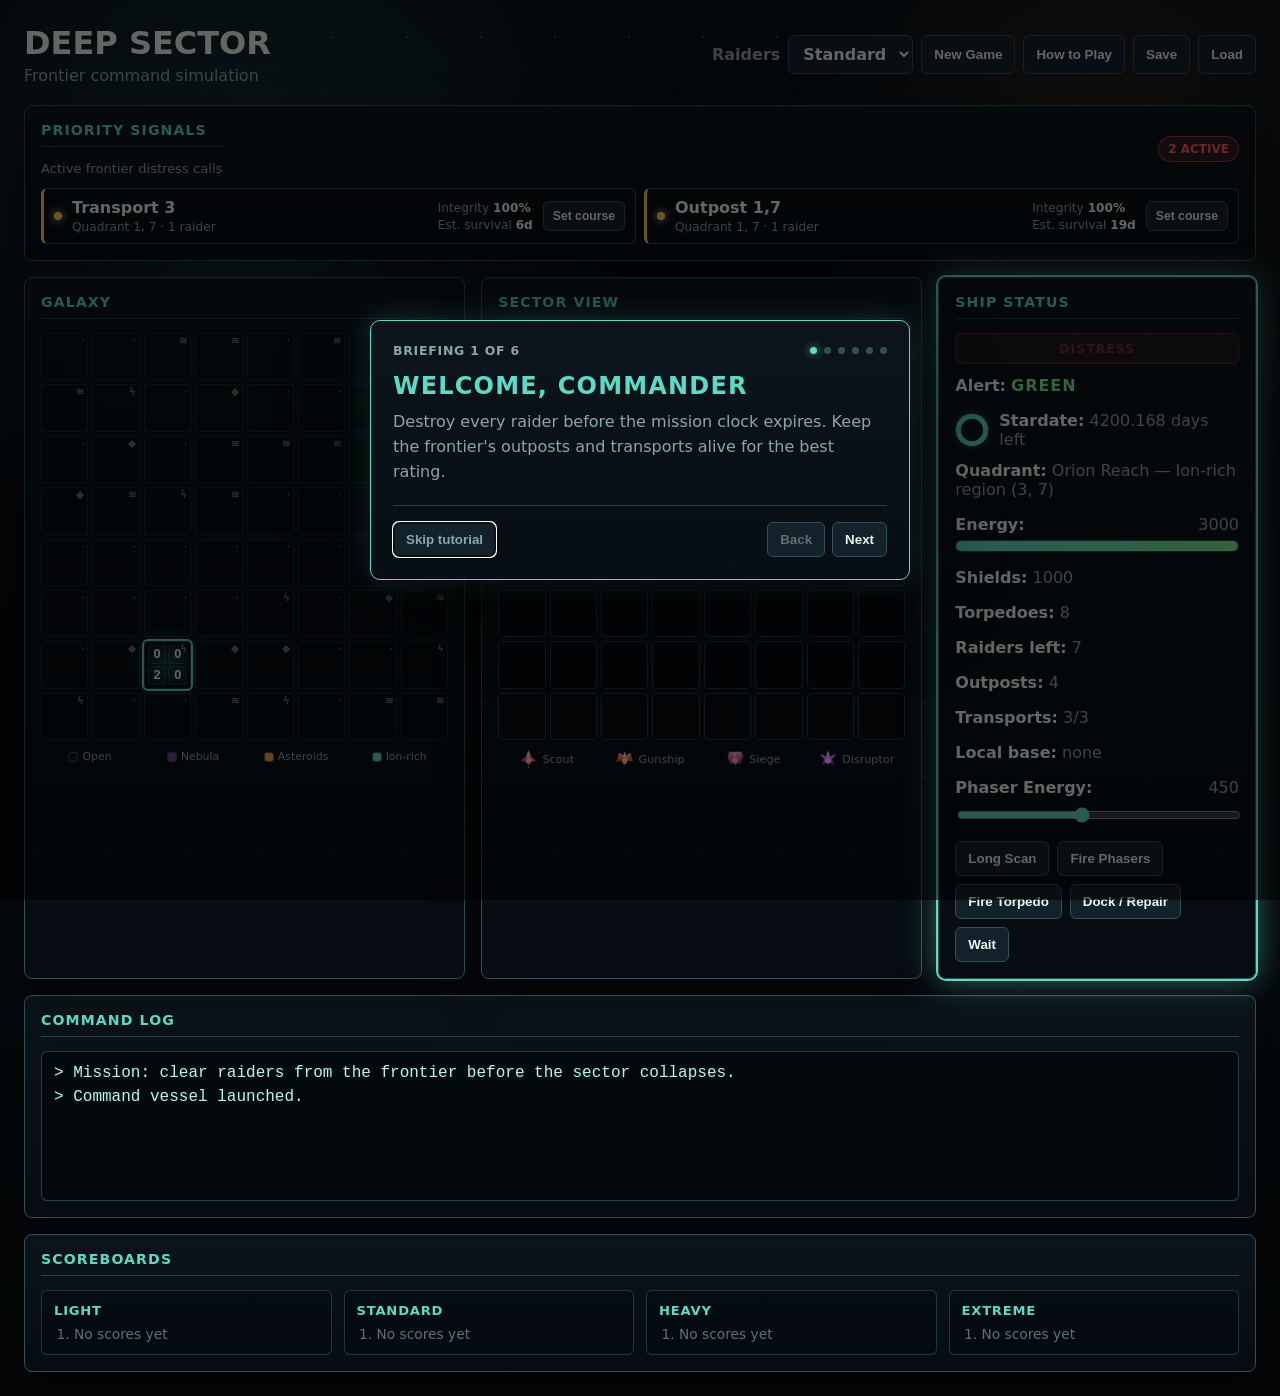
==== commit 273952e3: "Expand galaxy events and tutorial" ====
--- a/deep-sector/index.html
+++ b/deep-sector/index.html
@@ -4,7 +4,7 @@
   <meta charset="utf-8" />
   <meta name="viewport" content="width=device-width, initial-scale=1" />
   <title>Deep Sector</title>
-  <link rel="stylesheet" href="styles.css?v=26" />
+  <link rel="stylesheet" href="styles.css?v=29" />
 </head>
 <body>
   <main id="game">
@@ -56,7 +56,7 @@
       </div>
     </header>
 
-    <section class="panel objectivesPanel" aria-labelledby="objectivesTitle">
+    <section class="panel objectivesPanel" aria-labelledby="objectivesTitle" data-tutorial="objectives">
       <div class="objectivesHeader">
         <div>
           <h2 id="objectivesTitle">Priority Signals</h2>
@@ -71,6 +71,12 @@
       <section class="panel" data-tutorial="galaxy">
         <h2>Galaxy</h2>
         <div id="galaxyMap" class="grid galaxy"></div>
+        <div class="terrainLegend" aria-label="Galaxy terrain legend">
+          <span><i class="terrainSwatch clear"></i>Open</span>
+          <span><i class="terrainSwatch nebula"></i>Nebula</span>
+          <span><i class="terrainSwatch asteroids"></i>Asteroids</span>
+          <span><i class="terrainSwatch ion"></i>Ion-rich</span>
+        </div>
       </section>
 
       <section class="panel" data-tutorial="sector">
@@ -140,6 +146,6 @@
     </section>
   </main>
 
-  <script src="main.js?v=25"></script>
+  <script src="main.js?v=28"></script>
 </body>
 </html>
--- a/deep-sector/styles.css
+++ b/deep-sector/styles.css
@@ -155,6 +155,21 @@
 .legendSymbol.star { color: var(--warning); }
 .legendSymbol.debris { color: var(--amber); }
 .tutorialTips { color: var(--muted); display: grid; gap: 7px; line-height: 1.4; padding-left: 20px; }
+.tutorialTerrain { display: grid; gap: 8px; grid-template-columns: repeat(2, minmax(0, 1fr)); margin-top: 14px; }
+.tutorialTerrain span { align-items: center; background: rgba(95, 216, 198, 0.06); border: 1px solid rgba(95, 216, 198, 0.14); border-radius: 5px; color: var(--muted); display: grid; font-size: 0.74rem; gap: 3px 7px; grid-template-columns: auto 1fr; padding: 8px; }
+.tutorialTerrain span b { color: var(--text); }
+.tutorialTerrain .terrainSwatch { grid-row: 1 / 3; }
+.tutorialCall { align-items: center; background: rgba(255, 93, 93, 0.08); border: 1px solid rgba(255, 93, 93, 0.28); border-radius: 6px; display: grid; gap: 10px; grid-template-columns: auto 1fr auto; margin-top: 14px; padding: 10px; }
+.tutorialCall span { display: grid; gap: 2px; }
+.tutorialCall small, .supernovaTutorial small { color: var(--muted); }
+.tutorialCall > strong { color: var(--accent); font-size: 0.75rem; }
+.tutorialRaiders { display: grid; gap: 7px; grid-template-columns: repeat(4, minmax(0, 1fr)); margin-top: 14px; }
+.tutorialRaiders span { align-items: center; color: var(--muted); display: flex; flex-direction: column; font-size: 0.7rem; gap: 5px; }
+.tutorialRaiders .raiderIcon { height: 24px; width: 28px; }
+.supernovaTutorial { align-items: center; background: rgba(255, 93, 93, 0.1); border: 1px solid var(--danger); border-radius: 6px; display: flex; gap: 10px; margin-top: 14px; padding: 9px; }
+.supernovaTutorial > i { animation: supernova-warning-flash 320ms steps(2, end) infinite; color: #fff; font-size: 1.5rem; font-style: normal; }
+.supernovaTutorial span { display: grid; }
+.supernovaTutorial b { color: var(--danger); font-size: 0.75rem; letter-spacing: 0.05em; }
 .tutorialHighlight { box-shadow: 0 0 0 2px var(--accent), 0 0 34px rgba(95, 216, 198, 0.5) !important; position: relative; z-index: 2; }
 
 .scoreDialog h2 {
@@ -405,6 +420,24 @@
   padding: 3px;
 }
 
+.galaxy .cell::after { color: rgba(234, 247, 239, 0.42); content: attr(data-terrain-glyph); font-size: 0.62rem; line-height: 1; position: absolute; right: 3px; top: 2px; }
+.galaxy .cell.terrain-nebula { background: radial-gradient(circle at 35% 45%, rgba(143, 91, 196, 0.28), transparent 68%), rgba(4, 10, 13, 0.88); }
+.galaxy .cell.terrain-asteroids { background: radial-gradient(circle at 25% 30%, rgba(255, 159, 67, 0.22) 0 8%, transparent 10%), radial-gradient(circle at 70% 65%, rgba(255, 200, 87, 0.16) 0 7%, transparent 9%), rgba(4, 10, 13, 0.88); }
+.galaxy .cell.terrain-ion { background: radial-gradient(circle, rgba(95, 216, 198, 0.2), transparent 68%), rgba(4, 10, 13, 0.88); }
+.galaxy .cell.raider-controlled { border-color: rgba(255, 93, 93, 0.82); }
+.galaxy .cell.raider-controlled::before { color: var(--danger); content: "RAIDER"; font-size: 0.42rem; font-weight: 900; left: 3px; letter-spacing: 0.04em; position: absolute; top: 3px; }
+
+.terrainLegend { color: var(--muted); display: grid; font-size: 0.68rem; gap: 5px; grid-template-columns: repeat(4, minmax(0, 1fr)); margin-top: 10px; }
+.terrainLegend span { align-items: center; display: flex; gap: 4px; justify-content: center; }
+.terrainSwatch { border: 1px solid var(--line); border-radius: 3px; height: 10px; width: 10px; }
+.terrainSwatch.clear { background: #0b151b; }
+.terrainSwatch.nebula { background: #6e4692; }
+.terrainSwatch.asteroids { background: var(--amber); }
+.terrainSwatch.ion { background: var(--accent); }
+
+.galaxy .cell.supernova-warning { animation: quadrant-supernova-warning 420ms steps(2, end) infinite; border-color: #ffffff; }
+@keyframes quadrant-supernova-warning { from { box-shadow: inset 0 0 8px rgba(255, 200, 87, 0.35), 0 0 5px rgba(255, 200, 87, 0.25); } to { box-shadow: inset 0 0 20px rgba(255, 93, 93, 0.7), 0 0 18px rgba(255, 255, 255, 0.72); } }
+
 .quadrant-score span {
   align-items: center;
   background: rgba(95, 216, 198, 0.08);
@@ -555,6 +588,19 @@
 
 .cell.star:nth-child(4n) {
   animation-delay: 420ms;
+}
+
+.cell.star.supernova-unstable {
+  animation: supernova-warning-flash 320ms steps(2, end) infinite;
+  background: radial-gradient(circle, rgba(255, 255, 255, 0.95), rgba(255, 200, 87, 0.48) 32%, rgba(255, 93, 93, 0.3) 58%, transparent 76%);
+  border-color: #ffffff;
+  color: #ffffff;
+  transform: scale(1.08);
+}
+
+@keyframes supernova-warning-flash {
+  from { box-shadow: inset 0 0 10px rgba(255, 200, 87, 0.55), 0 0 8px rgba(255, 200, 87, 0.45); filter: brightness(1); }
+  to { box-shadow: inset 0 0 24px rgba(255, 255, 255, 0.9), 0 0 24px rgba(255, 93, 93, 0.85); filter: brightness(1.8); }
 }
 
 @keyframes star-twinkle {
